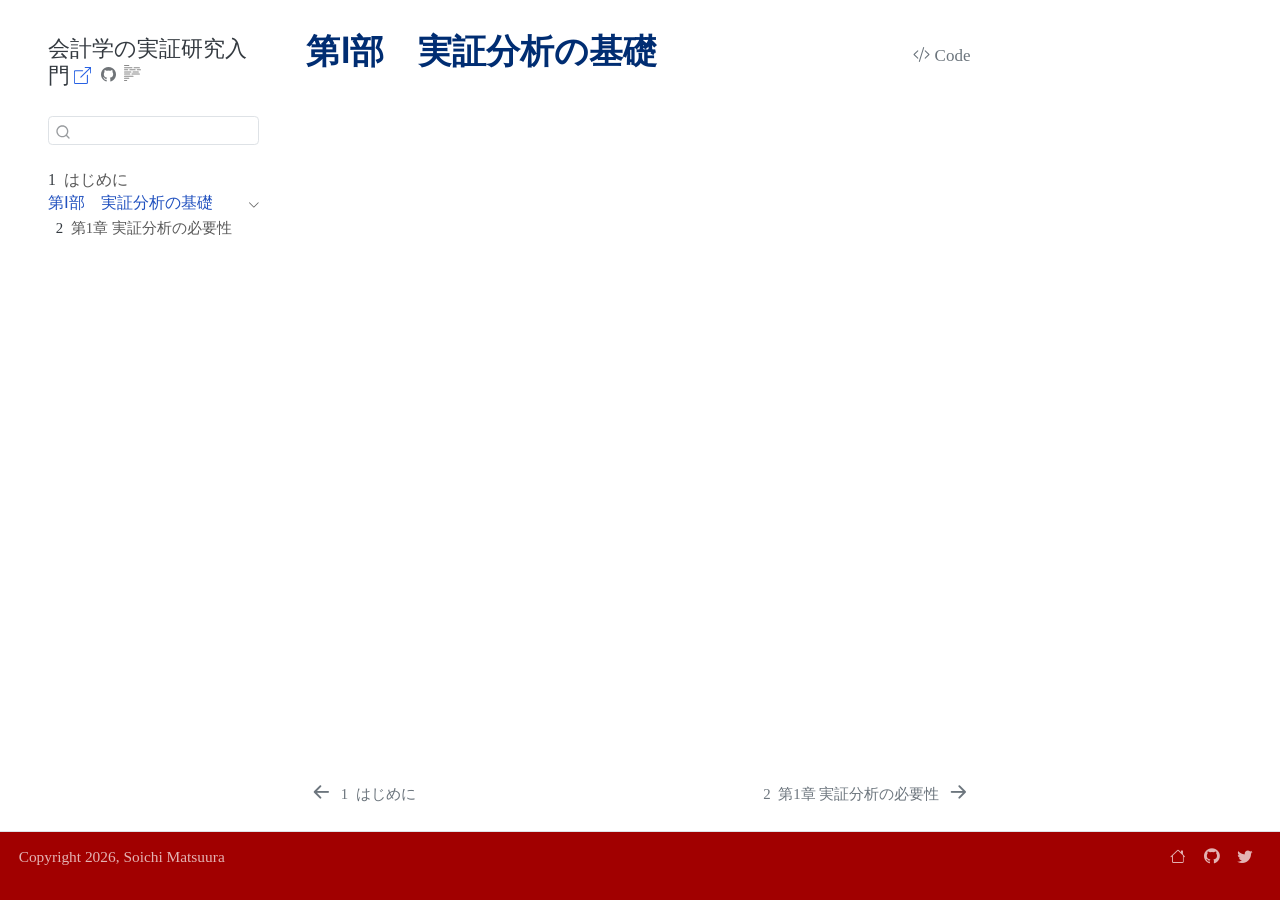
==== docs/part01.html @ 0e5f85ee "first commit" ====
<!DOCTYPE html>
<html xmlns="http://www.w3.org/1999/xhtml" lang="en" xml:lang="en"><head>

<meta charset="utf-8">
<meta name="generator" content="quarto-1.9.38">

<meta name="viewport" content="width=device-width, initial-scale=1.0, user-scalable=yes">

<meta name="author" content="Soichi Matsuura">

<title>第Ⅰ部 実証分析の基礎 – 会計学の実証研究入門</title>
<style>
/* Default styles provided by pandoc.
** See https://pandoc.org/MANUAL.html#variables-for-html for config info.
*/
code{white-space: pre-wrap;}
span.smallcaps{font-variant: small-caps;}
div.columns{display: flex; gap: min(4vw, 1.5em);}
div.column{flex: auto; overflow-x: auto;}
div.hanging-indent{margin-left: 1.5em; text-indent: -1.5em;}
ul.task-list{list-style: none;}
ul.task-list li input[type="checkbox"] {
  width: 0.8em;
  margin: 0 0.8em 0.2em -1em; /* quarto-specific, see https://github.com/quarto-dev/quarto-cli/issues/4556 */ 
  vertical-align: middle;
}
/* CSS for syntax highlighting */
html { -webkit-text-size-adjust: 100%; }
pre > code.sourceCode { white-space: pre; position: relative; }
pre > code.sourceCode > span { display: inline-block; line-height: 1.25; }
pre > code.sourceCode > span:empty { height: 1.2em; }
.sourceCode { overflow: visible; }
code.sourceCode > span { color: inherit; text-decoration: inherit; }
div.sourceCode { margin: 1em 0; }
pre.sourceCode { margin: 0; }
@media screen {
div.sourceCode { overflow: auto; }
}
@media print {
pre > code.sourceCode { white-space: pre-wrap; }
pre > code.sourceCode > span { text-indent: -5em; padding-left: 5em; }
}
pre.numberSource code
  { counter-reset: source-line 0; }
pre.numberSource code > span
  { position: relative; left: -4em; counter-increment: source-line; }
pre.numberSource code > span > a:first-child::before
  { content: counter(source-line);
    position: relative; left: -1em; text-align: right; vertical-align: baseline;
    border: none; display: inline-block;
    -webkit-touch-callout: none; -webkit-user-select: none;
    -khtml-user-select: none; -moz-user-select: none;
    -ms-user-select: none; user-select: none;
    padding: 0 4px; width: 4em;
  }
pre.numberSource { margin-left: 3em;  padding-left: 4px; }
div.sourceCode
  {   }
@media screen {
pre > code.sourceCode > span > a:first-child::before { text-decoration: underline; }
}
</style>


<script src="site_libs/quarto-nav/quarto-nav.js"></script>
<script src="site_libs/quarto-nav/headroom.min.js"></script>
<script src="site_libs/clipboard/clipboard.min.js"></script>
<script src="site_libs/quarto-search/autocomplete.umd.js"></script>
<script src="site_libs/quarto-search/fuse.min.js"></script>
<script src="site_libs/quarto-search/quarto-search.js"></script>
<meta name="quarto:offset" content="./">
<link href="./chapter01.html" rel="next">
<link href="./index.html" rel="prev">
<link href="./img/favicon.ico" rel="icon">
<script src="site_libs/quarto-html/quarto.js" type="module"></script>
<script src="site_libs/quarto-html/tabsets/tabsets.js" type="module"></script>
<script src="site_libs/quarto-html/popper.min.js"></script>
<script src="site_libs/quarto-html/tippy.umd.min.js"></script>
<script src="site_libs/quarto-html/anchor.min.js"></script>
<link href="site_libs/quarto-html/tippy.css" rel="stylesheet">
<link href="site_libs/quarto-html/quarto-syntax-highlighting-5cee525de9e9c723a0ffb6e8c3a362bc.css" rel="stylesheet" class="quarto-color-scheme" id="quarto-text-highlighting-styles">
<link href="site_libs/quarto-html/quarto-syntax-highlighting-dark-69f7bfc42f3ae9ab738005b1049d38df.css" rel="stylesheet" class="quarto-color-scheme quarto-color-alternate" id="quarto-text-highlighting-styles">
<link href="site_libs/quarto-html/quarto-syntax-highlighting-5cee525de9e9c723a0ffb6e8c3a362bc.css" rel="stylesheet" class="quarto-color-scheme-extra" id="quarto-text-highlighting-styles">
<script src="site_libs/bootstrap/bootstrap.min.js"></script>
<link href="site_libs/bootstrap/bootstrap-icons.css" rel="stylesheet">
<link href="site_libs/bootstrap/bootstrap-4821737fae1cfc579e75059a4b0a2faf.min.css" rel="stylesheet" append-hash="true" class="quarto-color-scheme" id="quarto-bootstrap" data-mode="light">
<link href="site_libs/bootstrap/bootstrap-dark-4821737fae1cfc579e75059a4b0a2faf.min.css" rel="stylesheet" append-hash="true" class="quarto-color-scheme quarto-color-alternate" id="quarto-bootstrap" data-mode="light">
<link href="site_libs/bootstrap/bootstrap-4821737fae1cfc579e75059a4b0a2faf.min.css" rel="stylesheet" append-hash="true" class="quarto-color-scheme-extra" id="quarto-bootstrap" data-mode="light">
<script id="quarto-search-options" type="application/json">{
  "location": "sidebar",
  "copy-button": false,
  "collapse-after": 3,
  "panel-placement": "start",
  "type": "textbox",
  "limit": 50,
  "keyboard-shortcut": [
    "f",
    "/",
    "s"
  ],
  "show-item-context": false,
  "language": {
    "search-no-results-text": "No results",
    "search-matching-documents-text": "matching documents",
    "search-copy-link-title": "Copy link to search",
    "search-hide-matches-text": "Hide additional matches",
    "search-more-match-text": "more match in this document",
    "search-more-matches-text": "more matches in this document",
    "search-clear-button-title": "Clear",
    "search-text-placeholder": "",
    "search-detached-cancel-button-title": "Cancel",
    "search-submit-button-title": "Submit",
    "search-label": "Search"
  }
}</script>


<meta name="twitter:title" content="第Ⅰ部　実証分析の基礎 – 会計学の実証研究入門">
<meta name="twitter:card" content="summary">
</head>

<body class="nav-sidebar floating quarto-light">

<div id="quarto-search-results"></div>
  <header id="quarto-header" class="headroom fixed-top">
  <nav class="quarto-secondary-nav">
    <div class="container-fluid d-flex">
      <button type="button" class="quarto-btn-toggle btn" data-bs-toggle="collapse" role="button" data-bs-target=".quarto-sidebar-collapse-item" aria-controls="quarto-sidebar" aria-expanded="false" aria-label="Toggle sidebar navigation" onclick="if (window.quartoToggleHeadroom) { window.quartoToggleHeadroom(); }">
        <i class="bi bi-layout-text-sidebar-reverse"></i>
      </button>
        <nav class="quarto-page-breadcrumbs" aria-label="breadcrumb"><ol class="breadcrumb"><li class="breadcrumb-item"><a href="./part01.html">第Ⅰ部　実証分析の基礎</a></li></ol></nav>
        <a class="flex-grow-1" role="navigation" data-bs-toggle="collapse" data-bs-target=".quarto-sidebar-collapse-item" aria-controls="quarto-sidebar" aria-expanded="false" aria-label="Toggle sidebar navigation" onclick="if (window.quartoToggleHeadroom) { window.quartoToggleHeadroom(); }">      
        </a>
      <button type="button" class="btn quarto-search-button" aria-label="Search" onclick="window.quartoOpenSearch();">
        <i class="bi bi-search"></i>
      </button>
    </div>
  </nav>
</header>
<!-- content -->
<div id="quarto-content" class="quarto-container page-columns page-rows-contents page-layout-article">
<!-- sidebar -->
  <nav id="quarto-sidebar" class="sidebar collapse collapse-horizontal quarto-sidebar-collapse-item sidebar-navigation floating overflow-auto">
    <div class="pt-lg-2 mt-2 text-left sidebar-header">
    <div class="sidebar-title mb-0 py-0">
      <a href="./">会計学の実証研究入門</a> 
        <div class="sidebar-tools-main">
    <a href="https://github.com/ma2ura/Empirical_Accounting_Research/" title="Source Code" class="quarto-navigation-tool px-1" aria-label="Source Code"><i class="bi bi-github"></i></a>
  <a href="" class="quarto-reader-toggle quarto-navigation-tool px-1" onclick="window.quartoToggleReader(); return false;" title="Toggle reader mode">
  <div class="quarto-reader-toggle-btn">
  <i class="bi"></i>
  </div>
</a>
</div>
    </div>
      </div>
        <div class="mt-2 flex-shrink-0 align-items-center">
        <div class="sidebar-search">
        <div id="quarto-search" class="" title="Search"></div>
        </div>
        </div>
    <div class="sidebar-menu-container"> 
    <ul class="list-unstyled mt-1">
        <li class="sidebar-item">
  <div class="sidebar-item-container"> 
  <a href="./index.html" class="sidebar-item-text sidebar-link">
 <span class="menu-text"><span class="chapter-number">1</span>&nbsp; <span class="chapter-title">はじめに</span></span></a>
  </div>
</li>
        <li class="sidebar-item sidebar-item-section">
      <div class="sidebar-item-container"> 
            <a href="./part01.html" class="sidebar-item-text sidebar-link active">
 <span class="menu-text">第Ⅰ部　実証分析の基礎</span></a>
          <a class="sidebar-item-toggle text-start" data-bs-toggle="collapse" data-bs-target="#quarto-sidebar-section-1" role="navigation" aria-expanded="true" aria-label="Toggle section">
            <i class="bi bi-chevron-right ms-2"></i>
          </a> 
      </div>
      <ul id="quarto-sidebar-section-1" class="collapse list-unstyled sidebar-section depth1 show">  
          <li class="sidebar-item">
  <div class="sidebar-item-container"> 
  <a href="./chapter01.html" class="sidebar-item-text sidebar-link">
 <span class="menu-text"><span class="chapter-number">2</span>&nbsp; <span class="chapter-title">第1章 実証分析の必要性</span></span></a>
  </div>
</li>
      </ul>
  </li>
    </ul>
    </div>
    
</nav>
<div id="quarto-sidebar-glass" class="quarto-sidebar-collapse-item" data-bs-toggle="collapse" data-bs-target=".quarto-sidebar-collapse-item"></div>
<!-- margin-sidebar -->
    <div id="quarto-margin-sidebar" class="sidebar margin-sidebar zindex-bottom">
    </div>
<!-- main -->
<main class="content" id="quarto-document-content">

<header id="title-block-header" class="quarto-title-block default">
<div class="quarto-title">
<div class="quarto-title-block"><div><h1 class="title">第Ⅰ部　実証分析の基礎</h1><button type="button" class="btn code-tools-button" id="quarto-code-tools-source"><i class="bi"></i> Code</button></div></div>
</div>



<div class="quarto-title-meta">

    
  
    
  </div>
  


</header>




<!-- -->


<a onclick="window.scrollTo(0, 0); return false;" role="button" id="quarto-back-to-top"><i class="bi bi-arrow-up"></i> Back to top</a></main> <!-- /main -->
<script id="quarto-html-after-body" type="application/javascript">
  window.document.addEventListener("DOMContentLoaded", function (event) {
    const icon = "";
    const anchorJS = new window.AnchorJS();
    anchorJS.options = {
      placement: 'right',
      icon: icon
    };
    anchorJS.add('.anchored');
    const isCodeAnnotation = (el) => {
      for (const clz of el.classList) {
        if (clz.startsWith('code-annotation-')) {                     
          return true;
        }
      }
      return false;
    }
    const onCopySuccess = function(e) {
      // button target
      const button = e.trigger;
      // don't keep focus
      button.blur();
      // flash "checked"
      button.classList.add('code-copy-button-checked');
      var currentTitle = button.getAttribute("title");
      button.setAttribute("title", "Copied!");
      let tooltip;
      if (window.bootstrap) {
        button.setAttribute("data-bs-toggle", "tooltip");
        button.setAttribute("data-bs-placement", "left");
        button.setAttribute("data-bs-title", "Copied!");
        tooltip = new bootstrap.Tooltip(button, 
          { trigger: "manual", 
            customClass: "code-copy-button-tooltip",
            offset: [0, -8]});
        tooltip.show();    
      }
      setTimeout(function() {
        if (tooltip) {
          tooltip.hide();
          button.removeAttribute("data-bs-title");
          button.removeAttribute("data-bs-toggle");
          button.removeAttribute("data-bs-placement");
        }
        button.setAttribute("title", currentTitle);
        button.classList.remove('code-copy-button-checked');
      }, 1000);
      // clear code selection
      e.clearSelection();
    }
    const getTextToCopy = function(trigger) {
      const outerScaffold = trigger.parentElement.cloneNode(true);
      const codeEl = outerScaffold.querySelector('code');
      for (const childEl of codeEl.children) {
        if (isCodeAnnotation(childEl)) {
          childEl.remove();
        }
      }
      return codeEl.innerText;
    }
    const clipboard = new window.ClipboardJS('.code-copy-button:not([data-in-quarto-modal])', {
      text: getTextToCopy
    });
    clipboard.on('success', onCopySuccess);
    if (window.document.getElementById('quarto-embedded-source-code-modal')) {
      const clipboardModal = new window.ClipboardJS('.code-copy-button[data-in-quarto-modal]', {
        text: getTextToCopy,
        container: window.document.getElementById('quarto-embedded-source-code-modal')
      });
      clipboardModal.on('success', onCopySuccess);
    }
    const viewSource = window.document.getElementById('quarto-view-source') ||
                       window.document.getElementById('quarto-code-tools-source');
    if (viewSource) {
      const sourceUrl = viewSource.getAttribute("data-quarto-source-url");
      viewSource.addEventListener("click", function(e) {
        if (sourceUrl) {
          // rstudio viewer pane
          if (/\bcapabilities=\b/.test(window.location)) {
            window.open(sourceUrl);
          } else {
            window.location.href = sourceUrl;
          }
        } else {
          const modal = new bootstrap.Modal(document.getElementById('quarto-embedded-source-code-modal'));
          modal.show();
        }
        return false;
      });
    }
    function toggleCodeHandler(show) {
      return function(e) {
        const detailsSrc = window.document.querySelectorAll(".cell > details > .sourceCode");
        for (let i=0; i<detailsSrc.length; i++) {
          const details = detailsSrc[i].parentElement;
          if (show) {
            details.open = true;
          } else {
            details.removeAttribute("open");
          }
        }
        const cellCodeDivs = window.document.querySelectorAll(".cell > .sourceCode");
        const fromCls = show ? "hidden" : "unhidden";
        const toCls = show ? "unhidden" : "hidden";
        for (let i=0; i<cellCodeDivs.length; i++) {
          const codeDiv = cellCodeDivs[i];
          if (codeDiv.classList.contains(fromCls)) {
            codeDiv.classList.remove(fromCls);
            codeDiv.classList.add(toCls);
          } 
        }
        return false;
      }
    }
    const hideAllCode = window.document.getElementById("quarto-hide-all-code");
    if (hideAllCode) {
      hideAllCode.addEventListener("click", toggleCodeHandler(false));
    }
    const showAllCode = window.document.getElementById("quarto-show-all-code");
    if (showAllCode) {
      showAllCode.addEventListener("click", toggleCodeHandler(true));
    }
      var localhostRegex = new RegExp(/^(?:http|https):\/\/localhost\:?[0-9]*\//);
      var mailtoRegex = new RegExp(/^mailto:/);
        var filterRegex = new RegExp("https:\/\/so-ichi\.com");
      var isInternal = (href) => {
          return filterRegex.test(href) || localhostRegex.test(href) || mailtoRegex.test(href);
      }
      // Inspect non-navigation links and adorn them if external
     var links = window.document.querySelectorAll('a[href]:not(.nav-link):not(.navbar-brand):not(.toc-action):not(.sidebar-link):not(.sidebar-item-toggle):not(.pagination-link):not(.no-external):not([aria-hidden]):not(.dropdown-item):not(.quarto-navigation-tool):not(.about-link)');
      for (var i=0; i<links.length; i++) {
        const link = links[i];
        if (!isInternal(link.href)) {
          // undo the damage that might have been done by quarto-nav.js in the case of
          // links that we want to consider external
          if (link.dataset.originalHref !== undefined) {
            link.href = link.dataset.originalHref;
          }
            // default icon
            link.classList.add("external");
        }
      }
    function tippyHover(el, contentFn, onTriggerFn, onUntriggerFn) {
      const config = {
        allowHTML: true,
        maxWidth: 500,
        delay: 100,
        arrow: false,
        appendTo: function(el) {
            return el.parentElement;
        },
        interactive: true,
        interactiveBorder: 10,
        theme: 'quarto',
        placement: 'bottom-start',
      };
      if (contentFn) {
        config.content = contentFn;
      }
      if (onTriggerFn) {
        config.onTrigger = onTriggerFn;
      }
      if (onUntriggerFn) {
        config.onUntrigger = onUntriggerFn;
      }
      window.tippy(el, config); 
    }
    const noterefs = window.document.querySelectorAll('a[role="doc-noteref"]');
    for (var i=0; i<noterefs.length; i++) {
      const ref = noterefs[i];
      tippyHover(ref, function() {
        // use id or data attribute instead here
        let href = ref.getAttribute('data-footnote-href') || ref.getAttribute('href');
        try { href = new URL(href).hash; } catch {}
        const id = href.replace(/^#\/?/, "");
        const note = window.document.getElementById(id);
        if (note) {
          return note.innerHTML;
        } else {
          return "";
        }
      });
    }
    const xrefs = window.document.querySelectorAll('a.quarto-xref');
    const processXRef = (id, note) => {
      // Strip column container classes
      const stripColumnClz = (el) => {
        el.classList.remove("page-full", "page-columns");
        if (el.children) {
          for (const child of el.children) {
            stripColumnClz(child);
          }
        }
      }
      stripColumnClz(note)
      if (id === null || id.startsWith('sec-')) {
        // Special case sections, only their first couple elements
        const container = document.createElement("div");
        if (note.children && note.children.length > 2) {
          container.appendChild(note.children[0].cloneNode(true));
          for (let i = 1; i < note.children.length; i++) {
            const child = note.children[i];
            if (child.tagName === "P" && child.innerText === "") {
              continue;
            } else {
              container.appendChild(child.cloneNode(true));
              break;
            }
          }
          if (window.Quarto?.typesetMath) {
            window.Quarto.typesetMath(container);
          }
          return container.innerHTML
        } else {
          if (window.Quarto?.typesetMath) {
            window.Quarto.typesetMath(note);
          }
          return note.innerHTML;
        }
      } else {
        // Remove any anchor links if they are present
        const anchorLink = note.querySelector('a.anchorjs-link');
        if (anchorLink) {
          anchorLink.remove();
        }
        if (window.Quarto?.typesetMath) {
          window.Quarto.typesetMath(note);
        }
        if (note.classList.contains("callout")) {
          return note.outerHTML;
        } else {
          return note.innerHTML;
        }
      }
    }
    for (var i=0; i<xrefs.length; i++) {
      const xref = xrefs[i];
      tippyHover(xref, undefined, function(instance) {
        instance.disable();
        let url = xref.getAttribute('href');
        let hash = undefined; 
        if (url.startsWith('#')) {
          hash = url;
        } else {
          try { hash = new URL(url).hash; } catch {}
        }
        if (hash) {
          const id = hash.replace(/^#\/?/, "");
          const note = window.document.getElementById(id);
          if (note !== null) {
            try {
              const html = processXRef(id, note.cloneNode(true));
              instance.setContent(html);
            } finally {
              instance.enable();
              instance.show();
            }
          } else {
            // See if we can fetch this
            fetch(url.split('#')[0])
            .then(res => res.text())
            .then(html => {
              const parser = new DOMParser();
              const htmlDoc = parser.parseFromString(html, "text/html");
              const note = htmlDoc.getElementById(id);
              if (note !== null) {
                const html = processXRef(id, note);
                instance.setContent(html);
              } 
            }).finally(() => {
              instance.enable();
              instance.show();
            });
          }
        } else {
          // See if we can fetch a full url (with no hash to target)
          // This is a special case and we should probably do some content thinning / targeting
          fetch(url)
          .then(res => res.text())
          .then(html => {
            const parser = new DOMParser();
            const htmlDoc = parser.parseFromString(html, "text/html");
            const note = htmlDoc.querySelector('main.content');
            if (note !== null) {
              // This should only happen for chapter cross references
              // (since there is no id in the URL)
              // remove the first header
              if (note.children.length > 0 && note.children[0].tagName === "HEADER") {
                note.children[0].remove();
              }
              const html = processXRef(null, note);
              instance.setContent(html);
            } 
          }).finally(() => {
            instance.enable();
            instance.show();
          });
        }
      }, function(instance) {
      });
    }
        let selectedAnnoteEl;
        const selectorForAnnotation = ( cell, annotation) => {
          let cellAttr = 'data-code-cell="' + cell + '"';
          let lineAttr = 'data-code-annotation="' +  annotation + '"';
          const selector = 'span[' + cellAttr + '][' + lineAttr + ']';
          return selector;
        }
        const selectCodeLines = (annoteEl) => {
          const doc = window.document;
          const targetCell = annoteEl.getAttribute("data-target-cell");
          const targetAnnotation = annoteEl.getAttribute("data-target-annotation");
          const annoteSpan = window.document.querySelector(selectorForAnnotation(targetCell, targetAnnotation));
          const lines = annoteSpan.getAttribute("data-code-lines").split(",");
          const lineIds = lines.map((line) => {
            return targetCell + "-" + line;
          })
          let top = null;
          let height = null;
          let parent = null;
          if (lineIds.length > 0) {
              //compute the position of the single el (top and bottom and make a div)
              const el = window.document.getElementById(lineIds[0]);
              top = el.offsetTop;
              height = el.offsetHeight;
              parent = el.parentElement.parentElement;
            if (lineIds.length > 1) {
              const lastEl = window.document.getElementById(lineIds[lineIds.length - 1]);
              const bottom = lastEl.offsetTop + lastEl.offsetHeight;
              height = bottom - top;
            }
            if (top !== null && height !== null && parent !== null) {
              // cook up a div (if necessary) and position it 
              let div = window.document.getElementById("code-annotation-line-highlight");
              if (div === null) {
                div = window.document.createElement("div");
                div.setAttribute("id", "code-annotation-line-highlight");
                div.style.position = 'absolute';
                parent.appendChild(div);
              }
              div.style.top = top - 2 + "px";
              div.style.height = height + 4 + "px";
              div.style.left = 0;
              let gutterDiv = window.document.getElementById("code-annotation-line-highlight-gutter");
              if (gutterDiv === null) {
                gutterDiv = window.document.createElement("div");
                gutterDiv.setAttribute("id", "code-annotation-line-highlight-gutter");
                gutterDiv.style.position = 'absolute';
                const codeCell = window.document.getElementById(targetCell);
                const gutter = codeCell.querySelector('.code-annotation-gutter');
                gutter.appendChild(gutterDiv);
              }
              gutterDiv.style.top = top - 2 + "px";
              gutterDiv.style.height = height + 4 + "px";
            }
            selectedAnnoteEl = annoteEl;
          }
        };
        const unselectCodeLines = () => {
          const elementsIds = ["code-annotation-line-highlight", "code-annotation-line-highlight-gutter"];
          elementsIds.forEach((elId) => {
            const div = window.document.getElementById(elId);
            if (div) {
              div.remove();
            }
          });
          selectedAnnoteEl = undefined;
        };
          // Handle positioning of the toggle
      window.addEventListener(
        "resize",
        throttle(() => {
          elRect = undefined;
          if (selectedAnnoteEl) {
            selectCodeLines(selectedAnnoteEl);
          }
        }, 10)
      );
      function throttle(fn, ms) {
      let throttle = false;
      let timer;
        return (...args) => {
          if(!throttle) { // first call gets through
              fn.apply(this, args);
              throttle = true;
          } else { // all the others get throttled
              if(timer) clearTimeout(timer); // cancel #2
              timer = setTimeout(() => {
                fn.apply(this, args);
                timer = throttle = false;
              }, ms);
          }
        };
      }
        // Attach click handler to the DT
        const annoteDls = window.document.querySelectorAll('dt[data-target-cell]');
        for (const annoteDlNode of annoteDls) {
          annoteDlNode.addEventListener('click', (event) => {
            const clickedEl = event.target;
            if (clickedEl !== selectedAnnoteEl) {
              unselectCodeLines();
              const activeEl = window.document.querySelector('dt[data-target-cell].code-annotation-active');
              if (activeEl) {
                activeEl.classList.remove('code-annotation-active');
              }
              selectCodeLines(clickedEl);
              clickedEl.classList.add('code-annotation-active');
            } else {
              // Unselect the line
              unselectCodeLines();
              clickedEl.classList.remove('code-annotation-active');
            }
          });
        }
    const findCites = (el) => {
      const parentEl = el.parentElement;
      if (parentEl) {
        const cites = parentEl.dataset.cites;
        if (cites) {
          return {
            el,
            cites: cites.split(' ')
          };
        } else {
          return findCites(el.parentElement)
        }
      } else {
        return undefined;
      }
    };
    var bibliorefs = window.document.querySelectorAll('a[role="doc-biblioref"]');
    for (var i=0; i<bibliorefs.length; i++) {
      const ref = bibliorefs[i];
      const citeInfo = findCites(ref);
      if (citeInfo) {
        tippyHover(citeInfo.el, function() {
          var popup = window.document.createElement('div');
          citeInfo.cites.forEach(function(cite) {
            var citeDiv = window.document.createElement('div');
            citeDiv.classList.add('hanging-indent');
            citeDiv.classList.add('csl-entry');
            var biblioDiv = window.document.getElementById('ref-' + cite);
            if (biblioDiv) {
              citeDiv.innerHTML = biblioDiv.innerHTML;
            }
            popup.appendChild(citeDiv);
          });
          return popup.innerHTML;
        });
      }
    }
  });
  </script>
<nav class="page-navigation">
  <div class="nav-page nav-page-previous">
      <a href="./index.html" class="pagination-link" aria-label="はじめに">
        <i class="bi bi-arrow-left-short"></i> <span class="nav-page-text"><span class="chapter-number">1</span>&nbsp; <span class="chapter-title">はじめに</span></span>
      </a>          
  </div>
  <div class="nav-page nav-page-next">
      <a href="./chapter01.html" class="pagination-link" aria-label="第1章 実証分析の必要性">
        <span class="nav-page-text"><span class="chapter-number">2</span>&nbsp; <span class="chapter-title">第1章 実証分析の必要性</span></span> <i class="bi bi-arrow-right-short"></i>
      </a>
  </div>
</nav><div class="modal fade" id="quarto-embedded-source-code-modal" tabindex="-1" aria-labelledby="quarto-embedded-source-code-modal-label" aria-hidden="true"><div class="modal-dialog modal-dialog-scrollable"><div class="modal-content"><div class="modal-header"><h5 class="modal-title" id="quarto-embedded-source-code-modal-label">Source Code</h5><button class="btn-close" data-bs-dismiss="modal"></button></div><div class="modal-body"><div class="">
<div class="code-copy-outer-scaffold"><div class="sourceCode" id="cb1" data-shortcodes="false"><pre class="sourceCode numberSource markdown number-lines code-with-copy"><code class="sourceCode markdown"><span id="cb1-1"><a href="#cb1-1"></a><span class="fu">## 第Ⅰ部　実証分析の基礎</span></span>
<span id="cb1-2"><a href="#cb1-2"></a></span>
<span id="cb1-3"><a href="#cb1-3"></a>第1部では、実証分析を行うための基礎知識として、既存研究を再現し、手元で同じ分析を</span>
<span id="cb1-4"><a href="#cb1-4"></a>行うことができるように、文献レビューの方法、ExcelやRを用いたデータ分析の基礎を学びます。</span></code></pre></div><button title="Copy to Clipboard" class="code-copy-button" data-in-quarto-modal=""><i class="bi"></i></button></div>
</div></div></div></div></div>
</div> <!-- /content -->
<footer class="footer">
  <div class="nav-footer">
    <div class="nav-footer-left">
<p>Copyright 2026, Soichi Matsuura</p>
</div>   
    <div class="nav-footer-center">
      &nbsp;
    </div>
    <div class="nav-footer-right">
      <ul class="footer-items list-unstyled">
    <li class="nav-item compact">
    <a class="nav-link" href="https://so-ichi.com/r.html">
      <i class="bi bi-house" role="img">
</i> 
    </a>
  </li>  
    <li class="nav-item compact">
    <a class="nav-link" href="https://github.com/ma2ura">
      <i class="bi bi-github" role="img">
</i> 
    </a>
  </li>  
    <li class="nav-item compact">
    <a class="nav-link" href="https://twitter.com/matsuura_rits">
      <i class="bi bi-twitter" role="img" aria-label="Twitter">
</i> 
    </a>
  </li>  
</ul>
    </div>
  </div>
</footer>




</body></html>
---- docs/site_libs/quarto-html/tippy.css ----
.tippy-box[data-animation=fade][data-state=hidden]{opacity:0}[data-tippy-root]{max-width:calc(100vw - 10px)}.tippy-box{position:relative;background-color:#333;color:#fff;border-radius:4px;font-size:14px;line-height:1.4;white-space:normal;outline:0;transition-property:transform,visibility,opacity}.tippy-box[data-placement^=top]>.tippy-arrow{bottom:0}.tippy-box[data-placement^=top]>.tippy-arrow:before{bottom:-7px;left:0;border-width:8px 8px 0;border-top-color:initial;transform-origin:center top}.tippy-box[data-placement^=bottom]>.tippy-arrow{top:0}.tippy-box[data-placement^=bottom]>.tippy-arrow:before{top:-7px;left:0;border-width:0 8px 8px;border-bottom-color:initial;transform-origin:center bottom}.tippy-box[data-placement^=left]>.tippy-arrow{right:0}.tippy-box[data-placement^=left]>.tippy-arrow:before{border-width:8px 0 8px 8px;border-left-color:initial;right:-7px;transform-origin:center left}.tippy-box[data-placement^=right]>.tippy-arrow{left:0}.tippy-box[data-placement^=right]>.tippy-arrow:before{left:-7px;border-width:8px 8px 8px 0;border-right-color:initial;transform-origin:center right}.tippy-box[data-inertia][data-state=visible]{transition-timing-function:cubic-bezier(.54,1.5,.38,1.11)}.tippy-arrow{width:16px;height:16px;color:#333}.tippy-arrow:before{content:"";position:absolute;border-color:transparent;border-style:solid}.tippy-content{position:relative;padding:5px 9px;z-index:1}
---- docs/site_libs/quarto-html/quarto-syntax-highlighting-5cee525de9e9c723a0ffb6e8c3a362bc.css ----
/* quarto syntax highlight colors */
:root {
  --quarto-hl-ot-color: #003B4F;
  --quarto-hl-at-color: #657422;
  --quarto-hl-ss-color: #20794D;
  --quarto-hl-an-color: #5E5E5E;
  --quarto-hl-fu-color: #4758AB;
  --quarto-hl-st-color: #20794D;
  --quarto-hl-cf-color: #003B4F;
  --quarto-hl-op-color: #5E5E5E;
  --quarto-hl-er-color: #AD0000;
  --quarto-hl-bn-color: #AD0000;
  --quarto-hl-al-color: #AD0000;
  --quarto-hl-va-color: #111111;
  --quarto-hl-bu-color: inherit;
  --quarto-hl-ex-color: inherit;
  --quarto-hl-pp-color: #AD0000;
  --quarto-hl-in-color: #5E5E5E;
  --quarto-hl-vs-color: #20794D;
  --quarto-hl-wa-color: #5E5E5E;
  --quarto-hl-do-color: #5E5E5E;
  --quarto-hl-im-color: #00769E;
  --quarto-hl-ch-color: #20794D;
  --quarto-hl-dt-color: #AD0000;
  --quarto-hl-fl-color: #AD0000;
  --quarto-hl-co-color: #5E5E5E;
  --quarto-hl-cv-color: #5E5E5E;
  --quarto-hl-cn-color: #8f5902;
  --quarto-hl-sc-color: #5E5E5E;
  --quarto-hl-dv-color: #AD0000;
  --quarto-hl-kw-color: #003B4F;
}

/* other quarto variables */
:root {
  --quarto-font-monospace: 0xProto;
}

/* syntax highlight based on Pandoc's rules */
pre > code.sourceCode > span {
  color: #003B4F;
}

code.sourceCode > span {
  color: #003B4F;
}

div.sourceCode,
div.sourceCode pre.sourceCode {
  color: #003B4F;
}

/* Normal */
code span {
  color: #003B4F;
}

/* Alert */
code span.al {
  color: #AD0000;
  font-style: inherit;
}

/* Annotation */
code span.an {
  color: #5E5E5E;
  font-style: inherit;
}

/* Attribute */
code span.at {
  color: #657422;
  font-style: inherit;
}

/* BaseN */
code span.bn {
  color: #AD0000;
  font-style: inherit;
}

/* BuiltIn */
code span.bu {
  font-style: inherit;
}

/* ControlFlow */
code span.cf {
  color: #003B4F;
  font-weight: bold;
  font-style: inherit;
}

/* Char */
code span.ch {
  color: #20794D;
  font-style: inherit;
}

/* Constant */
code span.cn {
  color: #8f5902;
  font-style: inherit;
}

/* Comment */
code span.co {
  color: #5E5E5E;
  font-style: inherit;
}

/* CommentVar */
code span.cv {
  color: #5E5E5E;
  font-style: italic;
}

/* Documentation */
code span.do {
  color: #5E5E5E;
  font-style: italic;
}

/* DataType */
code span.dt {
  color: #AD0000;
  font-style: inherit;
}

/* DecVal */
code span.dv {
  color: #AD0000;
  font-style: inherit;
}

/* Error */
code span.er {
  color: #AD0000;
  font-style: inherit;
}

/* Extension */
code span.ex {
  font-style: inherit;
}

/* Float */
code span.fl {
  color: #AD0000;
  font-style: inherit;
}

/* Function */
code span.fu {
  color: #4758AB;
  font-style: inherit;
}

/* Import */
code span.im {
  color: #00769E;
  font-style: inherit;
}

/* Information */
code span.in {
  color: #5E5E5E;
  font-style: inherit;
}

/* Keyword */
code span.kw {
  color: #003B4F;
  font-weight: bold;
  font-style: inherit;
}

/* Operator */
code span.op {
  color: #5E5E5E;
  font-style: inherit;
}

/* Other */
code span.ot {
  color: #003B4F;
  font-style: inherit;
}

/* Preprocessor */
code span.pp {
  color: #AD0000;
  font-style: inherit;
}

/* SpecialChar */
code span.sc {
  color: #5E5E5E;
  font-style: inherit;
}

/* SpecialString */
code span.ss {
  color: #20794D;
  font-style: inherit;
}

/* String */
code span.st {
  color: #20794D;
  font-style: inherit;
}

/* Variable */
code span.va {
  color: #111111;
  font-style: inherit;
}

/* VerbatimString */
code span.vs {
  color: #20794D;
  font-style: inherit;
}

/* Warning */
code span.wa {
  color: #5E5E5E;
  font-style: italic;
}

.prevent-inlining {
  content: "</";
}

/*# sourceMappingURL=439d6ad1e288a040be6b04413c224dea.css.map */
---- docs/site_libs/quarto-html/quarto-syntax-highlighting-dark-69f7bfc42f3ae9ab738005b1049d38df.css ----
/* quarto syntax highlight colors */
:root {
  --quarto-hl-al-color: #f07178;
  --quarto-hl-an-color: #d4d0ab;
  --quarto-hl-at-color: #00e0e0;
  --quarto-hl-bn-color: #d4d0ab;
  --quarto-hl-bu-color: #abe338;
  --quarto-hl-ch-color: #abe338;
  --quarto-hl-co-color: #f8f8f2;
  --quarto-hl-cv-color: #ffd700;
  --quarto-hl-cn-color: #ffd700;
  --quarto-hl-cf-color: #ffa07a;
  --quarto-hl-dt-color: #ffa07a;
  --quarto-hl-dv-color: #d4d0ab;
  --quarto-hl-do-color: #f8f8f2;
  --quarto-hl-er-color: #f07178;
  --quarto-hl-ex-color: #00e0e0;
  --quarto-hl-fl-color: #d4d0ab;
  --quarto-hl-fu-color: #ffa07a;
  --quarto-hl-im-color: #abe338;
  --quarto-hl-in-color: #d4d0ab;
  --quarto-hl-kw-color: #ffa07a;
  --quarto-hl-op-color: #ffa07a;
  --quarto-hl-ot-color: #00e0e0;
  --quarto-hl-pp-color: #dcc6e0;
  --quarto-hl-re-color: #00e0e0;
  --quarto-hl-sc-color: #abe338;
  --quarto-hl-ss-color: #abe338;
  --quarto-hl-st-color: #abe338;
  --quarto-hl-va-color: #00e0e0;
  --quarto-hl-vs-color: #abe338;
  --quarto-hl-wa-color: #dcc6e0;
}

/* other quarto variables */
:root {
  --quarto-font-monospace: 0xProto;
}

/* syntax highlight based on Pandoc's rules */
pre > code.sourceCode > span {
  color: #f8f8f2;
}

code.sourceCode > span {
  color: #f8f8f2;
}

div.sourceCode,
div.sourceCode pre.sourceCode {
  color: #f8f8f2;
}

/* Normal */
code span {
  color: #f8f8f2;
}

/* Alert */
code span.al {
  color: #f07178;
}

/* Annotation */
code span.an {
  color: #d4d0ab;
}

/* Attribute */
code span.at {
  color: #00e0e0;
}

/* BaseN */
code span.bn {
  color: #d4d0ab;
}

/* BuiltIn */
code span.bu {
  color: #abe338;
}

/* ControlFlow */
code span.cf {
  font-weight: bold;
  color: #ffa07a;
}

/* Char */
code span.ch {
  color: #abe338;
}

/* Constant */
code span.cn {
  color: #ffd700;
}

/* Comment */
code span.co {
  font-style: italic;
  color: #f8f8f2;
}

/* CommentVar */
code span.cv {
  color: #ffd700;
}

/* Documentation */
code span.do {
  color: #f8f8f2;
}

/* DataType */
code span.dt {
  color: #ffa07a;
}

/* DecVal */
code span.dv {
  color: #d4d0ab;
}

/* Error */
code span.er {
  color: #f07178;
  text-decoration: underline;
}

/* Extension */
code span.ex {
  font-weight: bold;
  color: #00e0e0;
}

/* Float */
code span.fl {
  color: #d4d0ab;
}

/* Function */
code span.fu {
  color: #ffa07a;
}

/* Import */
code span.im {
  color: #abe338;
}

/* Information */
code span.in {
  color: #d4d0ab;
}

/* Keyword */
code span.kw {
  font-weight: bold;
  color: #ffa07a;
}

/* Operator */
code span.op {
  color: #ffa07a;
}

/* Other */
code span.ot {
  color: #00e0e0;
}

/* Preprocessor */
code span.pp {
  color: #dcc6e0;
}

/* RegionMarker */
code span.re {
  background-color: #f8f8f2;
  color: #00e0e0;
}

/* SpecialChar */
code span.sc {
  color: #abe338;
}

/* SpecialString */
code span.ss {
  color: #abe338;
}

/* String */
code span.st {
  color: #abe338;
}

/* Variable */
code span.va {
  color: #00e0e0;
}

/* VerbatimString */
code span.vs {
  color: #abe338;
}

/* Warning */
code span.wa {
  color: #dcc6e0;
}

.prevent-inlining {
  content: "</";
}

/*# sourceMappingURL=26ea41bfd780b6dd30c4fbd3717ad7f4.css.map */
---- docs/site_libs/quarto-html/quarto-syntax-highlighting-5cee525de9e9c723a0ffb6e8c3a362bc.css ----
/* quarto syntax highlight colors */
:root {
  --quarto-hl-ot-color: #003B4F;
  --quarto-hl-at-color: #657422;
  --quarto-hl-ss-color: #20794D;
  --quarto-hl-an-color: #5E5E5E;
  --quarto-hl-fu-color: #4758AB;
  --quarto-hl-st-color: #20794D;
  --quarto-hl-cf-color: #003B4F;
  --quarto-hl-op-color: #5E5E5E;
  --quarto-hl-er-color: #AD0000;
  --quarto-hl-bn-color: #AD0000;
  --quarto-hl-al-color: #AD0000;
  --quarto-hl-va-color: #111111;
  --quarto-hl-bu-color: inherit;
  --quarto-hl-ex-color: inherit;
  --quarto-hl-pp-color: #AD0000;
  --quarto-hl-in-color: #5E5E5E;
  --quarto-hl-vs-color: #20794D;
  --quarto-hl-wa-color: #5E5E5E;
  --quarto-hl-do-color: #5E5E5E;
  --quarto-hl-im-color: #00769E;
  --quarto-hl-ch-color: #20794D;
  --quarto-hl-dt-color: #AD0000;
  --quarto-hl-fl-color: #AD0000;
  --quarto-hl-co-color: #5E5E5E;
  --quarto-hl-cv-color: #5E5E5E;
  --quarto-hl-cn-color: #8f5902;
  --quarto-hl-sc-color: #5E5E5E;
  --quarto-hl-dv-color: #AD0000;
  --quarto-hl-kw-color: #003B4F;
}

/* other quarto variables */
:root {
  --quarto-font-monospace: 0xProto;
}

/* syntax highlight based on Pandoc's rules */
pre > code.sourceCode > span {
  color: #003B4F;
}

code.sourceCode > span {
  color: #003B4F;
}

div.sourceCode,
div.sourceCode pre.sourceCode {
  color: #003B4F;
}

/* Normal */
code span {
  color: #003B4F;
}

/* Alert */
code span.al {
  color: #AD0000;
  font-style: inherit;
}

/* Annotation */
code span.an {
  color: #5E5E5E;
  font-style: inherit;
}

/* Attribute */
code span.at {
  color: #657422;
  font-style: inherit;
}

/* BaseN */
code span.bn {
  color: #AD0000;
  font-style: inherit;
}

/* BuiltIn */
code span.bu {
  font-style: inherit;
}

/* ControlFlow */
code span.cf {
  color: #003B4F;
  font-weight: bold;
  font-style: inherit;
}

/* Char */
code span.ch {
  color: #20794D;
  font-style: inherit;
}

/* Constant */
code span.cn {
  color: #8f5902;
  font-style: inherit;
}

/* Comment */
code span.co {
  color: #5E5E5E;
  font-style: inherit;
}

/* CommentVar */
code span.cv {
  color: #5E5E5E;
  font-style: italic;
}

/* Documentation */
code span.do {
  color: #5E5E5E;
  font-style: italic;
}

/* DataType */
code span.dt {
  color: #AD0000;
  font-style: inherit;
}

/* DecVal */
code span.dv {
  color: #AD0000;
  font-style: inherit;
}

/* Error */
code span.er {
  color: #AD0000;
  font-style: inherit;
}

/* Extension */
code span.ex {
  font-style: inherit;
}

/* Float */
code span.fl {
  color: #AD0000;
  font-style: inherit;
}

/* Function */
code span.fu {
  color: #4758AB;
  font-style: inherit;
}

/* Import */
code span.im {
  color: #00769E;
  font-style: inherit;
}

/* Information */
code span.in {
  color: #5E5E5E;
  font-style: inherit;
}

/* Keyword */
code span.kw {
  color: #003B4F;
  font-weight: bold;
  font-style: inherit;
}

/* Operator */
code span.op {
  color: #5E5E5E;
  font-style: inherit;
}

/* Other */
code span.ot {
  color: #003B4F;
  font-style: inherit;
}

/* Preprocessor */
code span.pp {
  color: #AD0000;
  font-style: inherit;
}

/* SpecialChar */
code span.sc {
  color: #5E5E5E;
  font-style: inherit;
}

/* SpecialString */
code span.ss {
  color: #20794D;
  font-style: inherit;
}

/* String */
code span.st {
  color: #20794D;
  font-style: inherit;
}

/* Variable */
code span.va {
  color: #111111;
  font-style: inherit;
}

/* VerbatimString */
code span.vs {
  color: #20794D;
  font-style: inherit;
}

/* Warning */
code span.wa {
  color: #5E5E5E;
  font-style: italic;
}

.prevent-inlining {
  content: "</";
}

/*# sourceMappingURL=439d6ad1e288a040be6b04413c224dea.css.map */
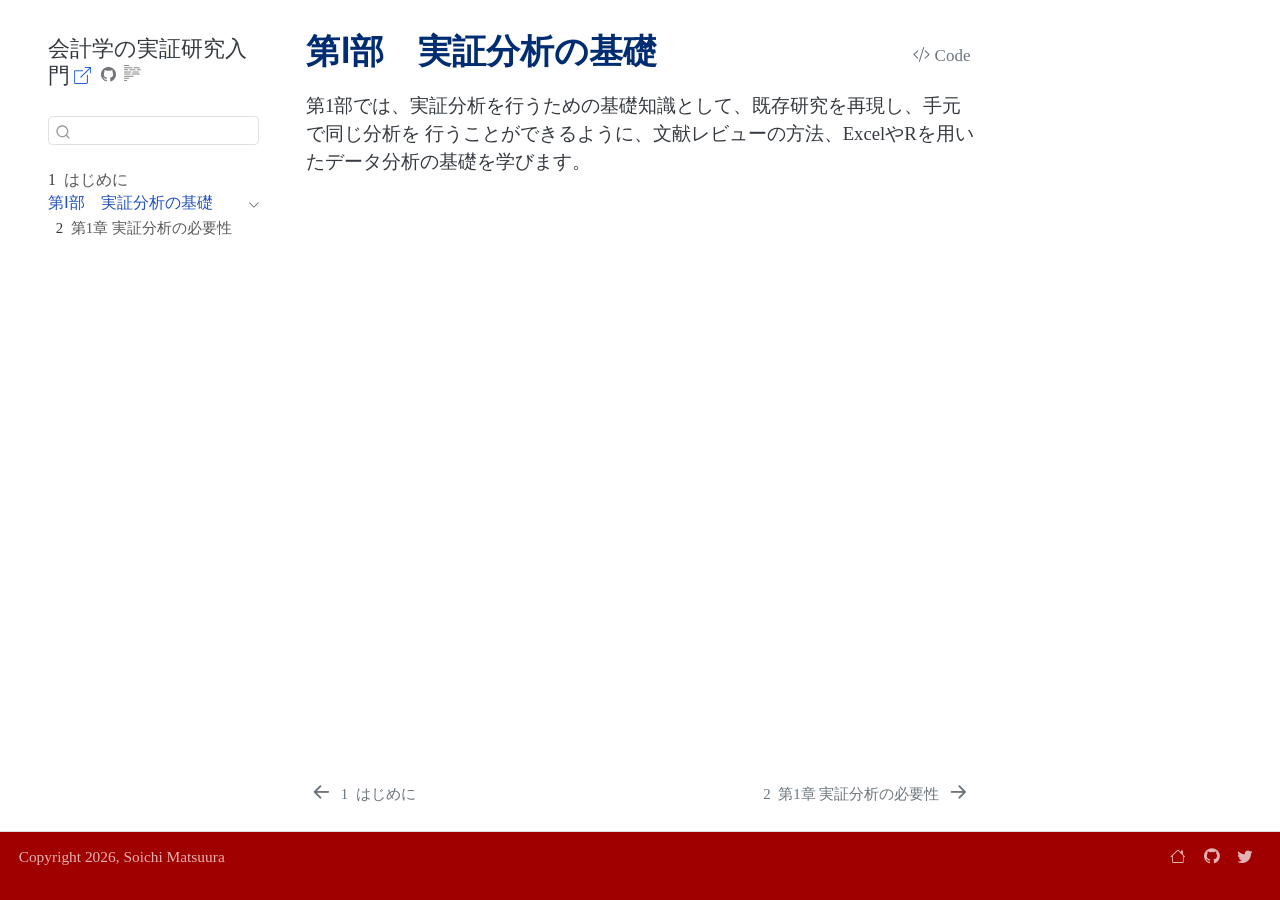
==== commit 4f40ed34: "ちょっと修正" ====
--- a/docs/part01.html
+++ b/docs/part01.html
@@ -86,6 +86,8 @@
 <link href="site_libs/bootstrap/bootstrap-4821737fae1cfc579e75059a4b0a2faf.min.css" rel="stylesheet" append-hash="true" class="quarto-color-scheme" id="quarto-bootstrap" data-mode="light">
 <link href="site_libs/bootstrap/bootstrap-dark-4821737fae1cfc579e75059a4b0a2faf.min.css" rel="stylesheet" append-hash="true" class="quarto-color-scheme quarto-color-alternate" id="quarto-bootstrap" data-mode="light">
 <link href="site_libs/bootstrap/bootstrap-4821737fae1cfc579e75059a4b0a2faf.min.css" rel="stylesheet" append-hash="true" class="quarto-color-scheme-extra" id="quarto-bootstrap" data-mode="light">
+<script src="site_libs/quarto-contrib/live-runtime/live-runtime.js" type="module"></script>
+<link href="site_libs/quarto-contrib/live-runtime/live-runtime.css" rel="stylesheet">
 <script id="quarto-search-options" type="application/json">{
   "location": "sidebar",
   "copy-button": false,
@@ -113,9 +115,12 @@
     "search-label": "Search"
   }
 }</script>
+<script type="module" src="site_libs/quarto-ojs/quarto-ojs-runtime.js"></script>
+<link href="site_libs/quarto-ojs/quarto-ojs.css" rel="stylesheet">
 
 
 <meta name="twitter:title" content="第Ⅰ部　実証分析の基礎 – 会計学の実証研究入門">
+<meta name="twitter:description" content="">
 <meta name="twitter:card" content="summary">
 </head>
 
@@ -214,12 +219,38 @@
 </header>
 
 
+<p>第1部では、実証分析を行うための基礎知識として、既存研究を再現し、手元で同じ分析を 行うことができるように、文献レビューの方法、ExcelやRを用いたデータ分析の基礎を学びます。</p>
 
 
 <!-- -->
 
+<script type="ojs-module-contents">
+eyJjb250ZW50cyI6W119
+</script>
+<div id="exercise-loading-indicator" class="exercise-loading-indicator d-none d-flex align-items-center gap-2">
+<div id="exercise-loading-status" class="d-flex gap-2">
+
+</div>
+<div class="spinner-grow spinner-grow-sm">
+
+</div>
+</div>
+<script type="vfs-file">
+W10=
+</script>
 
 <a onclick="window.scrollTo(0, 0); return false;" role="button" id="quarto-back-to-top"><i class="bi bi-arrow-up"></i> Back to top</a></main> <!-- /main -->
+<script type="ojs-module-contents">
+eyJjb250ZW50cyI6W119
+</script>
+<script type="module">
+if (window.location.protocol === "file:") { alert("The OJS runtime does not work with file:// URLs. Please use a web server to view this document."); }
+window._ojs.paths.runtimeToDoc = "../..";
+window._ojs.paths.runtimeToRoot = "../..";
+window._ojs.paths.docToRoot = "";
+window._ojs.selfContained = false;
+window._ojs.runtime.interpretFromScriptTags();
+</script>
 <script id="quarto-html-after-body" type="application/javascript">
   window.document.addEventListener("DOMContentLoaded", function (event) {
     const icon = "";
--- a/docs/site_libs/quarto-contrib/live-runtime/live-runtime.css
+++ b/docs/site_libs/quarto-contrib/live-runtime/live-runtime.css
@@ -0,0 +1 @@
+.quarto-light{--exercise-main-color: var(--bs-body-color, var(--r-main-color, #212529));--exercise-output-color: var(--bs-black, #000000);--exercise-main-bg: var(--bs-body-bg, var(--r-background-color, #ffffff));--exercise-primary-rgb: var(--bs-primary-rgb, 13, 110, 253);--exercise-gray: var(--bs-gray-300, #dee2e6);--exercise-cap-bg: var(--bs-light-bg-subtle, #f8f8f8);--exercise-line-bg: rgba(var(--exercise-primary-rgb), .05);--exercise-line-gutter-bg: rgba(var(--exercise-primary-rgb), .1);--exercise-code-block-color: var(--quarto-scss-export-code-block-color, var(--exercise-main-color));--exercise-code-block-bg: var(--quarto-scss-export-code-block-bg, var(--exercise-main-bg))}.quarto-dark{--exercise-main-color: var(--bs-body-color, var(--r-main-color, #ffffff));--exercise-output-color: var(--bs-body-color, #ffffff);--exercise-main-bg: var(--bs-body-bg, var(--r-background-color, #222222));--exercise-primary-rgb: var(--bs-primary-rgb, 55, 90, 127);--exercise-gray: var(--bs-gray-700, #434343);--exercise-cap-bg: var(--bs-card-cap-bg, #505050);--exercise-line-bg: rgba(var(--exercise-primary-rgb), .2);--exercise-line-gutter-bg: rgba(var(--exercise-primary-rgb), .4);--exercise-code-block-color: var(--quarto-scss-export-code-block-color, var(--exercise-main-color));--exercise-code-block-bg: var(--quarto-scss-export-code-block-bg, var(--exercise-main-bg))}.webr-ojs-exercise.exercise-solution,.webr-ojs-exercise.exercise-hint{border:var(--exercise-gray) 1px solid;border-radius:5px;padding:1rem}.exercise-hint .exercise-hint,.exercise-solution .exercise-solution{border:none;padding:0}.webr-ojs-exercise.exercise-solution>.callout,.webr-ojs-exercise.exercise-hint>.callout{margin:-1rem;border:0}#exercise-loading-indicator{position:fixed;bottom:0;right:0;font-size:1.2rem;padding:.2rem .75rem;border:1px solid var(--exercise-gray);background-color:var(--exercise-cap-bg);border-top-left-radius:5px}#exercise-loading-indicator>.spinner-grow{min-width:1rem}.exercise-loading-details+.exercise-loading-details:before{content:"/ "}@media only screen and (max-width: 576px){#exercise-loading-indicator{font-size:.8rem;padding:.1rem .5rem}#exercise-loading-indicator>.spinner-grow{min-width:.66rem}#exercise-loading-indicator .gap-2{gap:.2rem!important}#exercise-loading-indicator .spinner-grow{--bs-spinner-width: .66rem;--bs-spinner-height: .66rem}}.btn.btn-exercise-editor:disabled,.btn.btn-exercise-editor.disabled,.btn-exercise-editor fieldset:disabled .btn{transition:opacity .5s}.card.exercise-editor .card-header a.btn{--bs-btn-padding-x: .5rem;--bs-btn-padding-y: .15rem;--bs-btn-font-size: .75rem}.quarto-dark .card.exercise-editor .card-header .btn.btn-outline-dark{--bs-btn-color: #f8f8f8;--bs-btn-border-color: #f8f8f8;--bs-btn-hover-color: #000;--bs-btn-hover-bg: #f8f8f8;--bs-btn-hover-border-color: #f8f8f8;--bs-btn-focus-shadow-rgb: 248, 248, 248;--bs-btn-active-color: #000;--bs-btn-active-bg: #f8f8f8;--bs-btn-active-border-color: #f8f8f8;--bs-btn-active-shadow: inset 0 3px 5px rgba(0, 0, 0, .125);--bs-btn-disabled-color: #f8f8f8;--bs-btn-disabled-bg: transparent;--bs-btn-disabled-border-color: #f8f8f8;--bs-btn-bg: transparent;--bs-gradient: none}.card.exercise-editor{--exercise-min-lines: 0;--exercise-max-lines: infinity;--exercise-font-size: var(--bs-body-font-size, 1rem)}.card.exercise-editor .card-header{padding:.5rem 1rem;background-color:var(--exercise-cap-bg);border-bottom:1px solid rgba(0,0,0,.175)}.card.exercise-editor .cm-editor{color:var(--exercise-code-block-color);background-color:var(--exercise-code-block-bg);max-height:calc(var(--exercise-max-lines) * 1.4 * var(--exercise-font-size) + 8px)}.card.exercise-editor .cm-content{caret-color:var(--exercise-code-block-color)}.card.exercise-editor .cm-cursor,.card.exercise-editor .cm-dropCursor{border-left-color:var(--exercise-code-block-color)}.card.exercise-editor .cm-focused .cm-selectionBackgroundm .cm-selectionBackground,.card.exercise-editor .cm-content ::selection{background-color:rgba(var(--exercise-primary-rgb),.1)}.card.exercise-editor .cm-activeLine{background-color:var(--exercise-line-bg)}.card.exercise-editor .cm-activeLineGutter{background-color:var(--exercise-line-gutter-bg)}.card.exercise-editor .cm-gutters{background-color:var(--exercise-cap-bg);color:var(--exercise-main-color);border-right:1px solid var(--exercise-gray)}.card.exercise-editor .cm-content,.card.exercise-editor .cm-gutter{min-height:calc(var(--exercise-min-lines) * 1.4 * var(--exercise-font-size) + 8px)}.card.exercise-editor .cm-scroller{line-height:1.4;overflow:auto}:root{--exercise-editor-hl-al: var(--quarto-hl-al-color, #AD0000);--exercise-editor-hl-an: var(--quarto-hl-an-color, #5E5E5E);--exercise-editor-hl-at: var(--quarto-hl-at-color, #657422);--exercise-editor-hl-bn: var(--quarto-hl-bn-color, #AD0000);--exercise-editor-hl-ch: var(--quarto-hl-ch-color, #20794D);--exercise-editor-hl-co: var(--quarto-hl-co-color, #5E5E5E);--exercise-editor-hl-cv: var(--quarto-hl-cv-color, #5E5E5E);--exercise-editor-hl-cn: var(--quarto-hl-cn-color, #8f5902);--exercise-editor-hl-cf: var(--quarto-hl-cf-color, #003B4F);--exercise-editor-hl-dt: var(--quarto-hl-dt-color, #AD0000);--exercise-editor-hl-dv: var(--quarto-hl-dv-color, #AD0000);--exercise-editor-hl-do: var(--quarto-hl-do-color, #5E5E5E);--exercise-editor-hl-er: var(--quarto-hl-er-color, #AD0000);--exercise-editor-hl-fl: var(--quarto-hl-fl-color, #AD0000);--exercise-editor-hl-fu: var(--quarto-hl-fu-color, #4758AB);--exercise-editor-hl-im: var(--quarto-hl-im-color, #00769E);--exercise-editor-hl-in: var(--quarto-hl-in-color, #5E5E5E);--exercise-editor-hl-kw: var(--quarto-hl-kw-color, #003B4F);--exercise-editor-hl-op: var(--quarto-hl-op-color, #5E5E5E);--exercise-editor-hl-ot: var(--quarto-hl-ot-color, #003B4F);--exercise-editor-hl-pp: var(--quarto-hl-pp-color, #AD0000);--exercise-editor-hl-sc: var(--quarto-hl-sc-color, #5E5E5E);--exercise-editor-hl-ss: var(--quarto-hl-ss-color, #20794D);--exercise-editor-hl-st: var(--quarto-hl-st-color, #20794D);--exercise-editor-hl-va: var(--quarto-hl-va-color, #111111);--exercise-editor-hl-vs: var(--quarto-hl-vs-color, #20794D);--exercise-editor-hl-wa: var(--quarto-hl-wa-color, #5E5E5E)}*[data-bs-theme=dark]{--exercise-editor-hl-al: var(--quarto-hl-al-color, #f07178);--exercise-editor-hl-an: var(--quarto-hl-an-color, #d4d0ab);--exercise-editor-hl-at: var(--quarto-hl-at-color, #00e0e0);--exercise-editor-hl-bn: var(--quarto-hl-bn-color, #d4d0ab);--exercise-editor-hl-bu: var(--quarto-hl-bu-color, #abe338);--exercise-editor-hl-ch: var(--quarto-hl-ch-color, #abe338);--exercise-editor-hl-co: var(--quarto-hl-co-color, #f8f8f2);--exercise-editor-hl-cv: var(--quarto-hl-cv-color, #ffd700);--exercise-editor-hl-cn: var(--quarto-hl-cn-color, #ffd700);--exercise-editor-hl-cf: var(--quarto-hl-cf-color, #ffa07a);--exercise-editor-hl-dt: var(--quarto-hl-dt-color, #ffa07a);--exercise-editor-hl-dv: var(--quarto-hl-dv-color, #d4d0ab);--exercise-editor-hl-do: var(--quarto-hl-do-color, #f8f8f2);--exercise-editor-hl-er: var(--quarto-hl-er-color, #f07178);--exercise-editor-hl-ex: var(--quarto-hl-ex-color, #00e0e0);--exercise-editor-hl-fl: var(--quarto-hl-fl-color, #d4d0ab);--exercise-editor-hl-fu: var(--quarto-hl-fu-color, #ffa07a);--exercise-editor-hl-im: var(--quarto-hl-im-color, #abe338);--exercise-editor-hl-in: var(--quarto-hl-in-color, #d4d0ab);--exercise-editor-hl-kw: var(--quarto-hl-kw-color, #ffa07a);--exercise-editor-hl-op: var(--quarto-hl-op-color, #ffa07a);--exercise-editor-hl-ot: var(--quarto-hl-ot-color, #00e0e0);--exercise-editor-hl-pp: var(--quarto-hl-pp-color, #dcc6e0);--exercise-editor-hl-re: var(--quarto-hl-re-color, #00e0e0);--exercise-editor-hl-sc: var(--quarto-hl-sc-color, #abe338);--exercise-editor-hl-ss: var(--quarto-hl-ss-color, #abe338);--exercise-editor-hl-st: var(--quarto-hl-st-color, #abe338);--exercise-editor-hl-va: var(--quarto-hl-va-color, #00e0e0);--exercise-editor-hl-vs: var(--quarto-hl-vs-color, #abe338);--exercise-editor-hl-wa: var(--quarto-hl-wa-color, #dcc6e0)}pre>code.sourceCode span.tok-keyword,.exercise-editor-body>.cm-editor span.tok-keyword{color:var(--exercise-editor-hl-kw)}pre>code.sourceCode span.tok-operator,.exercise-editor-body>.cm-editor span.tok-operator{color:var(--exercise-editor-hl-op)}pre>code.sourceCode span.tok-definitionOperator,.exercise-editor-body>.cm-editor span.tok-definitionOperator{color:var(--exercise-editor-hl-ot)}pre>code.sourceCode span.tok-compareOperator,.exercise-editor-body>.cm-editor span.tok-compareOperator{color:var(--exercise-editor-hl-ot)}pre>code.sourceCode span.tok-attributeName,.exercise-editor-body>.cm-editor span.tok-attributeName{color:var(--exercise-editor-hl-at)}pre>code.sourceCode span.tok-controlKeyword,.exercise-editor-body>.cm-editor span.tok-controlKeyword{color:var(--exercise-editor-hl-cf)}pre>code.sourceCode span.tok-comment,.exercise-editor-body>.cm-editor span.tok-comment{color:var(--exercise-editor-hl-co)}pre>code.sourceCode span.tok-string,.exercise-editor-body>.cm-editor span.tok-string{color:var(--exercise-editor-hl-st)}pre>code.sourceCode span.tok-string2,.exercise-editor-body>.cm-editor span.tok-string2{color:var(--exercise-editor-hl-ss)}pre>code.sourceCode span.tok-variableName,.exercise-editor-body>.cm-editor span.tok-variableName{color:var(--exercise-editor-hl-va)}pre>code.sourceCode span.tok-bool,pre>code.sourceCode span.tok-literal,pre>code.sourceCode span.tok-separator,.exercise-editor-body>.cm-editor span.tok-bool,.exercise-editor-body>.cm-editor span.tok-literal,.exercise-editor-body>.cm-editor span.tok-separator{color:var(--exercise-editor-hl-cn)}pre>code.sourceCode span.tok-bool,pre>code.sourceCode span.tok-literal,.exercise-editor-body>.cm-editor span.tok-bool,.exercise-editor-body>.cm-editor span.tok-literal{color:var(--exercise-editor-hl-cn)}pre>code.sourceCode span.tok-number,pre>code.sourceCode span.tok-integer,.exercise-editor-body>.cm-editor span.tok-number,.exercise-editor-body>.cm-editor span.tok-integer{color:var(--exercise-editor-hl-dv)}pre>code.sourceCode span.tok-function-variableName,.exercise-editor-body>.cm-editor span.tok-function-variableName{color:var(--exercise-editor-hl-fu)}pre>code.sourceCode span.tok-function-attributeName,.exercise-editor-body>.cm-editor span.tok-function-attributeName{color:var(--exercise-editor-hl-at)}div.exercise-cell-output.cell-output pre code,div.exercise-cell-output.cell-output-stdout pre code,div.exercise-cell-output.cell-output-stderr pre code{white-space:pre-wrap;word-wrap:break-word}div.exercise-cell-output.cell-output-stdout pre code,div.exercise-cell-output pre code span.cell-output-stdout{color:var(--exercise-output-color, #000000)}div.exercise-cell-output.cell-output-stderr pre code,div.exercise-cell-output pre code span.cell-output-stderr{color:var(--exercise-editor-hl-er, #AD0000)}div.cell-output-pyodide table{border:none;margin:0 auto 1em}div.cell-output-pyodide thead{border-bottom:1px solid var(--exercise-main-color)}div.cell-output-pyodide td,div.cell-output-pyodide th,div.cell-output-pyodide tr{padding:.5em;line-height:normal}div.cell-output-pyodide th{font-weight:700}div.cell-output-display canvas{background-color:#fff}.tab-pane>.exercise-tab-pane-header+div.webr-ojs-exercise{margin-top:1em}.alert .exercise-feedback p:last-child{margin-bottom:0}.alert.exercise-grade{animation-duration:.25s;animation-name:exercise-grade-slidein}@keyframes exercise-grade-slidein{0%{transform:translateY(10px);opacity:0}to{transform:translateY(0);opacity:1}}.alert.exercise-grade p:last-child{margin-bottom:0}.alert.exercise-grade pre{white-space:pre-wrap;color:inherit}.observablehq pre>code.sourceCode{white-space:pre;position:relative}.observablehq div.sourceCode{margin:1em 0!important}.observablehq pre.sourceCode{margin:0!important}@media screen{.observablehq div.sourceCode{overflow:auto}}@media print{.observablehq pre>code.sourceCode{white-space:pre-wrap}.observablehq pre>code.sourceCode>span{text-indent:-5em;padding-left:5em}}.reveal .d-none{display:none!important}.reveal .d-flex{display:flex!important}.reveal .card.exercise-editor .justify-content-between{justify-content:space-between!important}.reveal .card.exercise-editor .align-items-center{align-items:center!important}.reveal .card.exercise-editor .gap-1{gap:.25rem!important}.reveal .card.exercise-editor .gap-2{gap:.5rem!important}.reveal .card.exercise-editor .gap-3{gap:.75rem!important}.reveal .card.exercise-editor{--exercise-font-size: 1.3rem;margin:1rem 0;border:1px solid rgba(0,0,0,.175);border-radius:.375rem;font-size:var(--exercise-font-size);overflow:hidden}.reveal .card.exercise-editor .card-header{padding:.5rem 1rem;background-color:var(--exercise-cap-bg);border-bottom:1px solid rgba(0,0,0,.175)}.reveal .cell-output-webr.cell-output-display,.reveal .cell-output-pyodide.cell-output-display{text-align:center}.quarto-light .reveal .btn.btn-exercise-editor.btn-primary{--exercise-btn-bg: var(--bs-btn-bg, #0d6efd);--exercise-btn-color: var(--bs-btn-color, #ffffff);--exercise-btn-border-color: var(--bs-btn-border-color, #0d6efd);--exercise-btn-hover-border-color: var(--bs-btn-hover-border-color, #0b5ed7);--exercise-btn-hover-bg: var(--bs-btn-hover-bg, #0b5ed7);--exercise-btn-hover-color: var(--bs-btn-hover-color, #ffffff)}.quarto-dark .reveal .btn.btn-exercise-editor.btn-primary{--exercise-btn-bg: var(--bs-btn-bg, #375a7f);--exercise-btn-color: var(--bs-btn-color, #ffffff);--exercise-btn-border-color: var(--bs-btn-border-color, #375a7f);--exercise-btn-hover-border-color: var(--bs-btn-hover-border-color, #2c4866);--exercise-btn-hover-bg: var(--bs-btn-hover-bg, #2c4866);--exercise-btn-hover-color: var(--bs-btn-hover-color, #ffffff)}.quarto-light .reveal .btn.btn-exercise-editor.btn-outline-dark{--exercise-btn-bg: var(--bs-btn-bg, transparent);--exercise-btn-color: var(--bs-btn-color, #333);--exercise-btn-border-color: var(--bs-btn-border-color, #333);--exercise-btn-hover-border-color: var(--bs-btn-hover-border-color, #333);--exercise-btn-hover-bg: var(--bs-btn-hover-bg, #333);--exercise-btn-hover-color: var(--bs-btn-hover-color, #ffffff)}.quarto-dark .reveal .btn.btn-exercise-editor.btn-outline-dark{--exercise-btn-bg: var(--bs-btn-bg, transparent);--exercise-btn-color: var(--bs-btn-color, #f8f8f8);--exercise-btn-border-color: var(--bs-btn-border-color, #f8f8f8);--exercise-btn-hover-border-color: var(--bs-btn-hover-border-color, #f8f8f8);--exercise-btn-hover-bg: var(--bs-btn-hover-bg, #f8f8f8);--exercise-btn-hover-color: var(--bs-btn-hover-color, #000000)}@media only screen and (max-width: 576px){:not(.reveal) .card-header .btn-exercise-editor>.btn-label-exercise-editor{max-width:0px;margin-left:-4px;overflow:hidden;transition:max-width .2s ease-in,margin-left .05s ease-out .2s}:not(.reveal) .card-header .btn-exercise-editor:hover>.btn-label-exercise-editor{position:inherit;max-width:80px;margin-left:0;transition:max-width .2s ease-out .05s,margin-left .05s ease-in}}.reveal .card.exercise-editor .btn-group{border-radius:.375rem;position:relative;display:inline-flex;vertical-align:middle}.reveal .card.exercise-editor .btn-group>.btn{position:relative;flex:1 1 auto}.reveal .card.exercise-editor .btn-group>:not(.btn-check:first-child)+.btn,.reveal .card.exercise-editor .btn-group>.btn-group:not(:first-child){margin-left:-1px}.reveal .card.exercise-editor .btn-group>.btn:not(:last-child):not(.dropdown-toggle),.reveal .card.exercise-editor .btn-group>.btn.dropdown-toggle-split:first-child,.reveal .card.exercise-editor .btn-group>.btn-group:not(:last-child)>.btn{border-top-right-radius:0;border-bottom-right-radius:0}.reveal .card.exercise-editor .btn-group>.btn:nth-child(n+3),.reveal .card.exercise-editor .btn-group>:not(.btn-check)+.btn,.reveal .card.exercise-editor .btn-group>.btn-group:not(:first-child)>.btn{border-top-left-radius:0;border-bottom-left-radius:0}.reveal .btn.btn-exercise-editor{display:inline-block;padding:.25rem .5rem;font-size:1rem;color:var(--exercise-btn-color);background-color:var(--exercise-btn-bg);text-align:center;text-decoration:none;vertical-align:middle;cursor:pointer;user-select:none;border:1px solid var(--exercise-btn-border-color);border-radius:.375rem;transition:color .15s ease-in-out,background-color .15s ease-in-out,border-color .15s ease-in-out,box-shadow .15s ease-in-out}.reveal .btn.btn-exercise-editor:hover{color:var(--exercise-btn-hover-color);background-color:var(--exercise-btn-hover-bg);border-color:var(--exercise-btn-hover-border-color)}.reveal .btn.btn-exercise-editor:disabled,.reveal .btn.btn-exercise-editor.disabled,.reveal .btn-exercise-editor fieldset:disabled .btn{pointer-events:none;opacity:.65}.reveal .card.exercise-editor .spinner-grow{background-color:currentcolor;opacity:0;display:inline-block;width:1.5rem;height:1.5rem;vertical-align:-.125em;border-radius:50%;animation:.75s linear infinite spinner-grow}.reveal .cell-output-container pre code{overflow:auto;max-height:initial}.reveal .alert.exercise-grade{font-size:.55em;position:relative;padding:1rem;margin:1rem 0;border-radius:.25rem;color:var(--exercise-alert-color);background-color:var(--exercise-alert-bg);border:1px solid var(--exercise-alert-border-color)}.reveal .alert.exercise-grade .alert-link{font-weight:700;color:var(--exercise-alert-link-color)}.quarto-light .reveal .exercise-grade.alert-info{--exercise-alert-color: #055160;--exercise-alert-bg: #cff4fc;--exercise-alert-border-color: #9eeaf9;--exercise-alert-link-color: #055160}.quarto-light .reveal .exercise-grade.alert-success{--exercise-alert-color: #0a3622;--exercise-alert-bg: #d1e7dd;--exercise-alert-border-color: #a3cfbb;--exercise-alert-link-color: #0a3622}.quarto-light .reveal .exercise-grade.alert-warning{--exercise-alert-color: #664d03;--exercise-alert-bg: #fff3cd;--exercise-alert-border-color: #ffe69c;--exercise-alert-link-color: #664d03}.quarto-light .reveal .exercise-grade.alert-danger{--exercise-alert-color: #58151c;--exercise-alert-bg: #f8d7da;--exercise-alert-border-color: #f1aeb5;--exercise-alert-link-color: #58151c}.quarto-dark .reveal .exercise-grade.alert-info{--exercise-alert-color: #ffffff;--exercise-alert-bg: #3498db;--exercise-alert-border-color: #3498db;--exercise-alert-link-color: #ffffff}.quarto-dark .reveal .exercise-grade.alert-success{--exercise-alert-color: #ffffff;--exercise-alert-bg: #00bc8c;--exercise-alert-border-color: #00bc8c;--exercise-alert-link-color: #ffffff}.quarto-dark .reveal .exercise-grade.alert-warning{--exercise-alert-color: #ffffff;--exercise-alert-bg: #f39c12;--exercise-alert-border-color: #f39c12;--exercise-alert-link-color: #ffffff}.quarto-dark .reveal .exercise-grade.alert-danger{--exercise-alert-color: #ffffff;--exercise-alert-bg: #e74c3c;--exercise-alert-border-color: #e74c3c;--exercise-alert-link-color: #ffffff}
--- a/docs/site_libs/quarto-ojs/quarto-ojs.css
+++ b/docs/site_libs/quarto-ojs/quarto-ojs.css
@@ -0,0 +1,163 @@
+span.ojs-inline span div {
+  display: inline-block;
+}
+
+/* add some breathing room between display outputs and text especially */
+div.cell + section,
+div.cell + h1,
+div.cell + h2,
+div.cell + h3,
+div.cell + h4,
+div.cell + h5,
+div.cell + h6,
+div.cell + p {
+  margin-top: 1rem;
+}
+
+div[nodetype="declaration"]:not([data-output="all"])
+  div.observablehq:not(observablehq--error) {
+  display: none;
+}
+
+/* mimic bootstrap behavior which is always correct in observablehq outputs */
+.observablehq a:not([href]):not([class]),
+.observablehq a:not([href]):not([class]):hover {
+  color: inherit;
+  text-decoration: none;
+}
+
+.observablehq .observablehq--inspect {
+  --code-fallback: Consolas, monaco, monospace;
+  font-family: var(--bs-font-monospace, var(--code-fallback));
+  font-size: 0.8em;
+}
+
+.observablehq--field {
+  margin-left: 1rem;
+}
+
+.observablehq--caret {
+  margin-right: 2px;
+  vertical-align: baseline;
+}
+
+.observablehq--collapsed,
+.observablehq--expanded.observablehq--inspect a {
+  cursor: pointer;
+}
+
+/* classes directly from observable's runtime */
+.observablehq--key,
+.observablehq--index {
+  color: var(--quarto-hl-dt-color);
+}
+
+.observablehq--string {
+  color: var(--quarto-hl-st-color);
+}
+
+.observablehq--bigint,
+.observablehq--date,
+.observablehq--number,
+.observablehq--regexp,
+.observablehq--symbol {
+  color: var(--quarto-hl-dv-color);
+}
+
+.observablehq--null,
+.observablehq--boolean,
+.observablehq--undefined,
+.observablehq--keyword {
+  color: var(--quarto-hl-kw-color);
+}
+
+/* In addition, their import statements specifically come highlighted by hljs.
+   (probably some legacy feature of theirs?) We handle those here as well. 
+
+   Just to be on the safe side, we select on observable's 'md-pre'
+   class as well, in case someone else uses hljs and wishes to put
+   their own highlighting.
+
+   TODO Note that to make our highlighting consistent, we're
+   overriding the "im" class to present like a keyword. I should make
+   sure this looks right everywhere, but I don't know how to test it
+   comprehensively.
+*/
+
+code.javascript span.im {
+  color: var(--quarto-hl-kw-color);
+}
+
+pre.observablehq--md-pre span.hljs-keyword {
+  color: var(--quarto-hl-kw-color);
+}
+
+pre.observablehq--md-pre span.hljs-string {
+  color: var(--quarto-hl-st-color);
+}
+
+pre.observablehq--md-pre .span.hljs-date,
+pre.observablehq--md-pre .span.hljs-number,
+pre.observablehq--md-pre .span.hljs-regexp,
+pre.observablehq--md-pre .span.hljs-symbol {
+  color: var(--quarto-hl-dv-color);
+}
+
+/* Other general niceties, but it's possible that we should do this on a page-by-page basis */
+
+input {
+  vertical-align: middle;
+}
+
+input[type="radio"],
+input[type="checkbox"] {
+  margin: 0px 0px 3px 0px;
+}
+
+.observable-in-a-box-waiting-for-module-import {
+  visibility: hidden;
+}
+
+/* play nicely w/ sidebar layout */
+.panel-sidebar .observablehq > form[class^="oi-"] {
+  flex-wrap: wrap !important;
+}
+
+/* likely that this only makes sense with bootstrap. TODO check with charles */
+.observablehq table {
+  font-size: 0.9em !important;
+}
+
+.quarto-ojs-hide {
+  display: none;
+}
+
+.quarto-ojs-error-pinpoint {
+  border-bottom: 2px dotted #e51400;
+  font-weight: 700;
+  cursor: pointer;
+}
+
+code span.quarto-ojs-error-pinpoint {
+  color: inherit;
+}
+
+.observablehq--error .observablehq--inspect {
+  font-size: 0.875em !important;
+}
+
+.observablehq--error .callout {
+  margin-bottom: 0;
+  margin-top: 0;
+}
+
+/* this counteracts the negative margin which observablehq uses in their tables at runtime */
+.quarto-ojs-table-fixup {
+  padding-left: 14px;
+}
+
+div.observablehq input[type="date"] {
+  border-style: solid;
+  padding: 0.8em 0.5em 0.8em 0.5em;
+  border-color: rgba(220, 220, 220, 0.3);
+}
